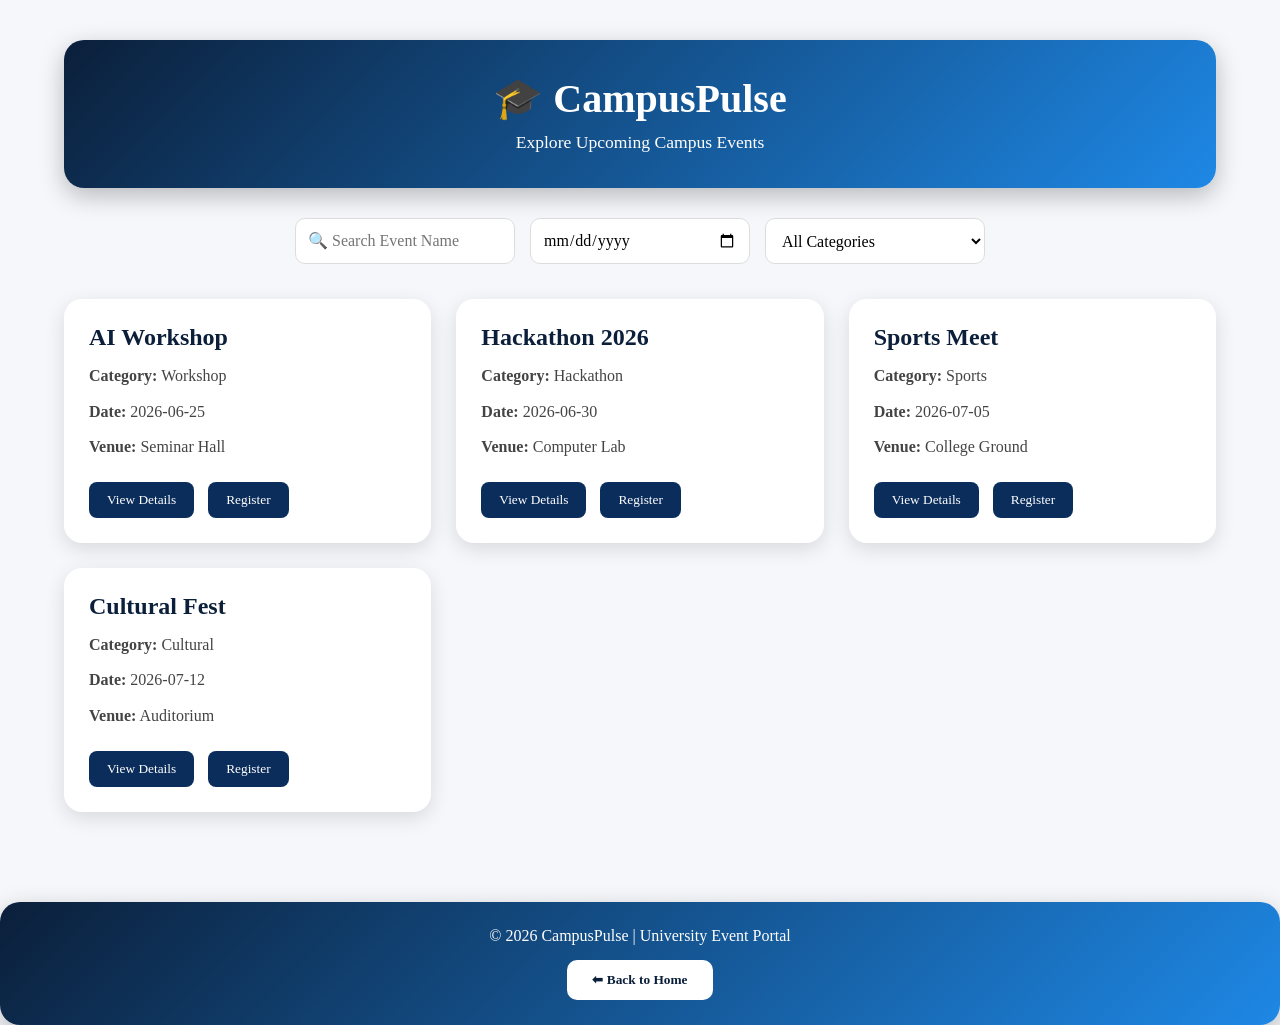
==== events.html @ 8208783c "Initial project upload" ====
<!DOCTYPE html>
<html lang="en">
<head>
    <meta charset="UTF-8">
    <meta name="viewport" content="width=device-width, initial-scale=1.0">
    <title>CampusPulse - Events</title>
    <link rel="stylesheet" href="events.css">
</head>
<body>

<div class="events-container">
    <header class="event-header">

        <div class="header-content">
            <h1>🎓 CampusPulse</h1>
            <p>Explore Upcoming Campus Events</p>
        </div>

    </header>
    <section class="events-section">

        <div class="controls">

            <input
                type="text"
                id="searchInput"
                placeholder="🔍 Search Event Name">

            <input
                type="date"
                id="dateFilter">

            <select id="categoryFilter">
                <option value="all">All Categories</option>
                <option value="Workshop">Workshop</option>
                <option value="Hackathon">Hackathon</option>
                <option value="Sports">Sports</option>
                <option value="Cultural">Cultural</option>
            </select>

        </div>

        <!-- Event Cards -->
        <div id="eventsList" class="events-grid"></div>

    </section>

</div>
<div id="popup" class="popup">

    <div class="popup-content">

        <span id="closeBtn">&times;</span>

        <h2 id="popupTitle"></h2>

        <p id="popupDate"></p>

        <p id="popupVenue"></p>

        <p id="popupDescription"></p>

    </div>

</div>
<div id="registerPopup" class="popup">

    <div class="popup-content">

        <span id="closeRegisterBtn">&times;</span>

        <h2>Event Registration</h2>

        <form id="registerForm">

            <input
                type="text"
                placeholder="Enter Your Name"
                required>

            <input
                type="email"
                placeholder="Enter Your Email"
                required>

            <input
                type="text"
                placeholder="Department"
                required>

            <button type="submit">
                Submit Registration
            </button>

        </form>

    </div>

</div>
<footer class="event-footer">

    <div class="footer-content">

        <p>© 2026 CampusPulse | University Event Portal</p>

        <a href="home.html">
            <button class="home-btn">
                ⬅ Back to Home
            </button>
        </a>

    </div>

</footer>

<script src="events.js"></script>

</body>
</html>
---- events.css ----
*{
    margin:0;
    padding:0;
    box-sizing:border-box;
    font-family:"Times New Roman", Times, serif;
}

body{
    background:#f5f7fb;
    color:#333;
}
.events-container{
    width:90%;
    max-width:1200px;
    margin:auto;
    padding:40px 0;
}
.event-header{
    background:linear-gradient(
        135deg,
        #0B1F3A,
        #1E88E5
    );
    color:white;
    text-align:center;
    padding:35px;
    border-radius:20px;
    margin-bottom:30px;
    box-shadow:0 8px 25px rgba(0,0,0,0.25);
}

.event-header h1{
    font-size:2.5rem;
    margin-bottom:10px;
}

.event-header p{
    font-size:1.1rem;
}
.controls{
    display:flex;
    justify-content:center;
    flex-wrap:wrap;
    gap:15px;
    margin-bottom:35px;
}

.controls input,
.controls select{
    padding:12px;
    border:1px solid #ddd;
    border-radius:10px;
    min-width:220px;
    font-size:16px;
    background:white;
}
.section-title{
    text-align:center;
    color:#0B1F3A;
    margin-bottom:30px;
    font-size:2rem;
}
.events-grid{
    display:grid;
    grid-template-columns:
    repeat(auto-fit,minmax(320px,1fr));
    gap:25px;
}
.event-card{
    background:white;
    border-radius:18px;
    padding:25px;
    box-shadow:0 6px 20px rgba(0,0,0,0.12);
    transition:all 0.3s ease;
}

.event-card:hover{
    transform:translateY(-8px);
    box-shadow:0 12px 28px rgba(30,136,229,0.25);
}

.event-card h3{
    color:#0B1F3A;
    margin-bottom:12px;
    font-size:24px;
}

.event-card p{
    margin:10px 0;
    color:#444;
    line-height:1.6;
    font-size:16px;
}
.event-card button{
    margin-top:12px;
    margin-right:10px;
    padding:10px 18px;
    border:none;
    border-radius:8px;
    background:#0B2D5C;
    color:white;
    cursor:pointer;
    transition:all 0.3s ease;
}

.event-card button:hover{
    background:#144a92;
    transform:scale(1.05);
}
.popup{
    display:none;
    position:fixed;
    top:0;
    left:0;
    width:100%;
    height:100%;
    background:rgba(0,0,0,0.6);
    z-index:1000;
    overflow:auto;
}
.popup-content{
    background:white;
    width:90%;
    max-width:600px;
    padding:30px;
    border-radius:15px;
    margin:80px auto;
    position:relative;
    animation:popupOpen 0.3s ease;
}

@keyframes popupOpen{
    from{
        opacity:0;
        transform:scale(0.8);
    }
    to{
        opacity:1;
        transform:scale(1);
    }
}

.close-btn{
    position:absolute;
    top:10px;
    right:20px;
    font-size:30px;
    cursor:pointer;
    color:#333;
}

.close-btn:hover{
    color:red;
}
.popup-content h2{
    color:#0B1F3A;
    margin-bottom:20px;
}
#registerForm{
    display:flex;
    flex-direction:column;
    gap:15px;
    margin-top:15px;
}

#registerForm input{
    width:100%;
    padding:12px;
    border:1px solid #ccc;
    border-radius:8px;
    font-size:16px;
}

#registerForm input:focus{
    outline:none;
    border-color:#1E88E5;
}

#registerForm button{
    width:100%;
    padding:12px;
    border:none;
    border-radius:8px;
    background:#0B2D5C;
    color:white;
    font-size:16px;
    cursor:pointer;
    transition:0.3s;
}

#registerForm button:hover{
    background:#144a92;
}
.event-footer{
    margin-top:50px;
    background:linear-gradient(
        135deg,
        #0B1F3A,
        #1E88E5
    );
    color:white;
    text-align:center;
    padding:25px;
    border-radius:20px;
    box-shadow:0 8px 25px rgba(0,0,0,0.25);
}

.footer-content p{
    margin-bottom:15px;
}
.home-btn{
    padding:12px 25px;
    border:none;
    border-radius:10px;
    background:white;
    color:#0B1F3A;
    font-weight:bold;
    cursor:pointer;
    transition:all 0.3s ease;
}

.home-btn:hover{
    background:#f4f4f4;
    transform:translateY(-3px);
}

/* MOBILE */

@media(max-width:768px){

    .event-header h1{
        font-size:2rem;
    }

    .controls{
        flex-direction:column;
        align-items:center;
    }

    .controls input,
    .controls select{
        width:100%;
        max-width:350px;
    }

    .popup-content{
        width:95%;
    }
}
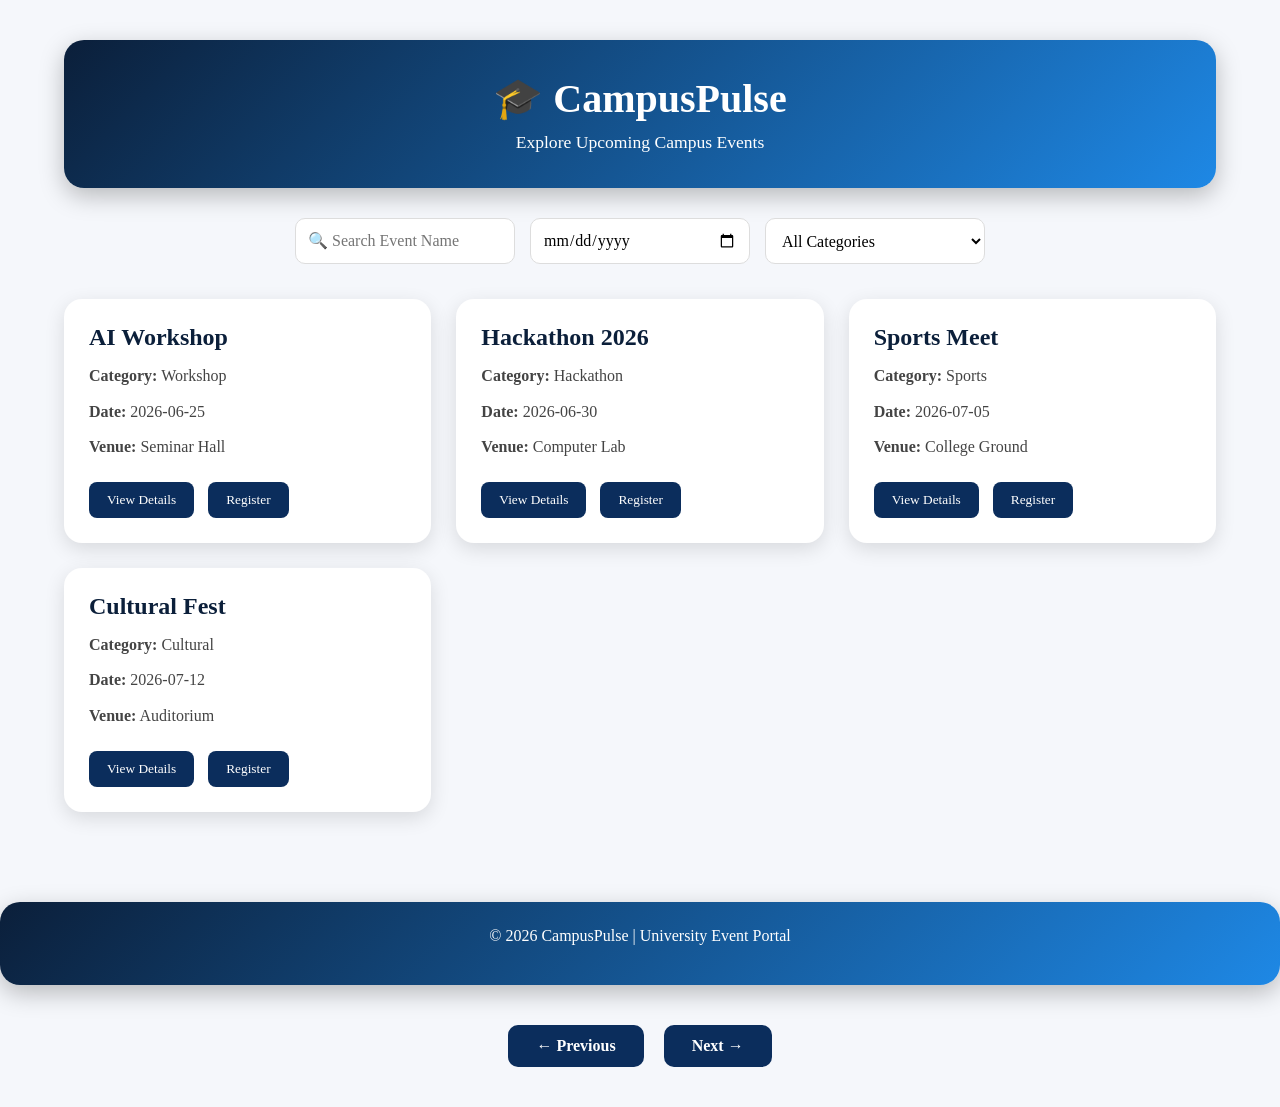
==== commit 2f594460: "Updated CampusPulse project" ====
--- a/events.html
+++ b/events.html
@@ -102,18 +102,22 @@
     <div class="footer-content">
 
         <p>© 2026 CampusPulse | University Event Portal</p>
-
-        <a href="home.html">
-            <button class="home-btn">
-                ⬅ Back to Home
-            </button>
-        </a>
-
     </div>
 
 </footer>
 
 <script src="events.js"></script>
+<div class="page-navigation">
 
+    <a href="home.html">
+        <button>← Previous</button>
+    </a>
+
+    <a href="workshops.html">
+        <button>Next →</button>
+    </a>
+
+</div>
+<div id="notification" class="notification"></div>
 </body>
 </html>
--- a/events.css
+++ b/events.css
@@ -246,4 +246,74 @@
     .popup-content{
         width:95%;
     }
+}
+.page-navigation{
+
+    display:flex;
+
+    justify-content:center;
+
+    align-items:center;
+
+    gap:20px;
+
+    margin:40px 0;
+}
+
+.page-navigation a{
+
+    text-decoration:none;
+}
+
+.page-navigation button{
+
+    padding:12px 28px;
+
+    border:none;
+
+    border-radius:10px;
+
+    background:#0B2D5C;
+
+    color:white;
+
+    font-size:16px;
+
+    font-weight:bold;
+
+    cursor:pointer;
+
+    transition:0.3s;
+}
+
+.page-navigation button:hover{
+
+    background:#144a92;
+
+    transform:translateY(-3px);
+}
+.notification{
+    position:fixed;
+    top:20px;
+    right:20px;
+    background:#28a745;
+    color:white;
+    padding:15px 25px;
+    border-radius:8px;
+    font-weight:bold;
+    box-shadow:0 4px 10px rgba(0,0,0,0.3);
+    display:none;
+    z-index:9999;
+    animation:slideIn 0.3s ease;
+}
+
+@keyframes slideIn{
+    from{
+        opacity:0;
+        transform:translateX(100%);
+    }
+    to{
+        opacity:1;
+        transform:translateX(0);
+    }
 }
